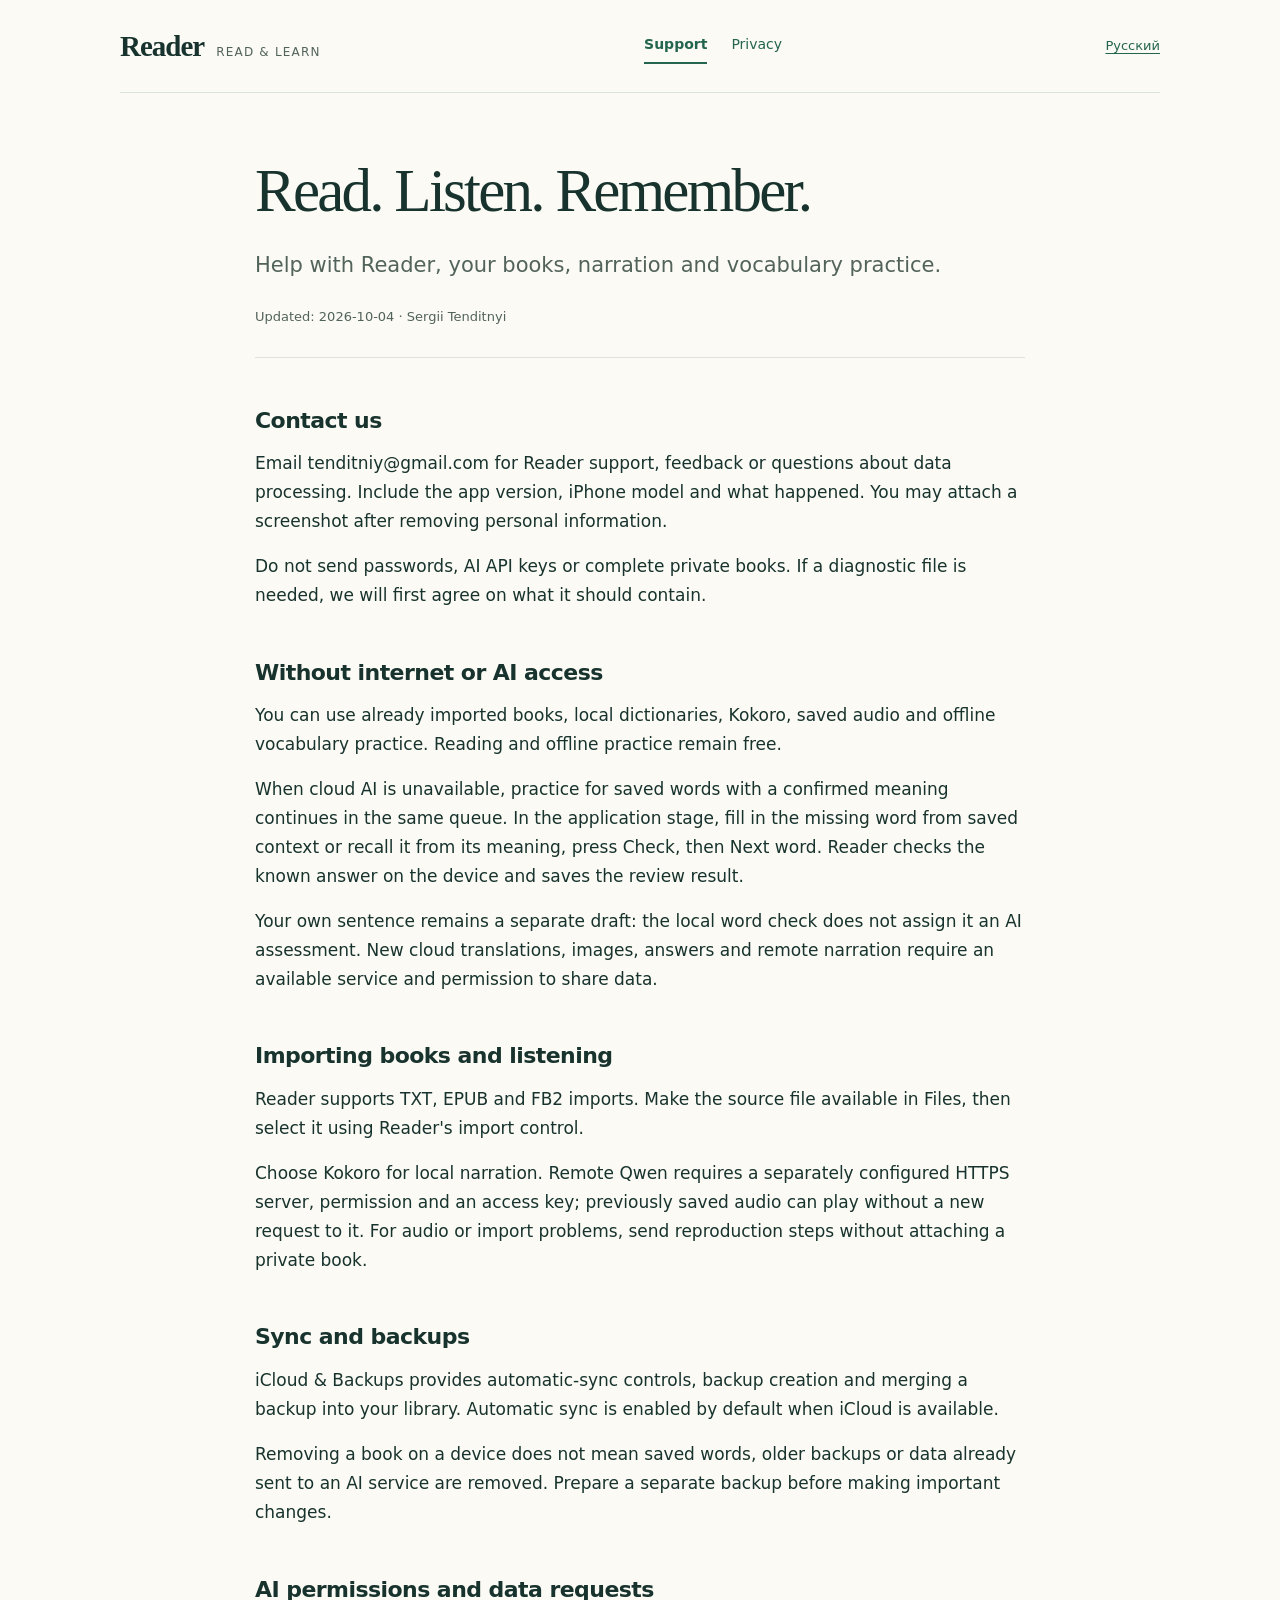
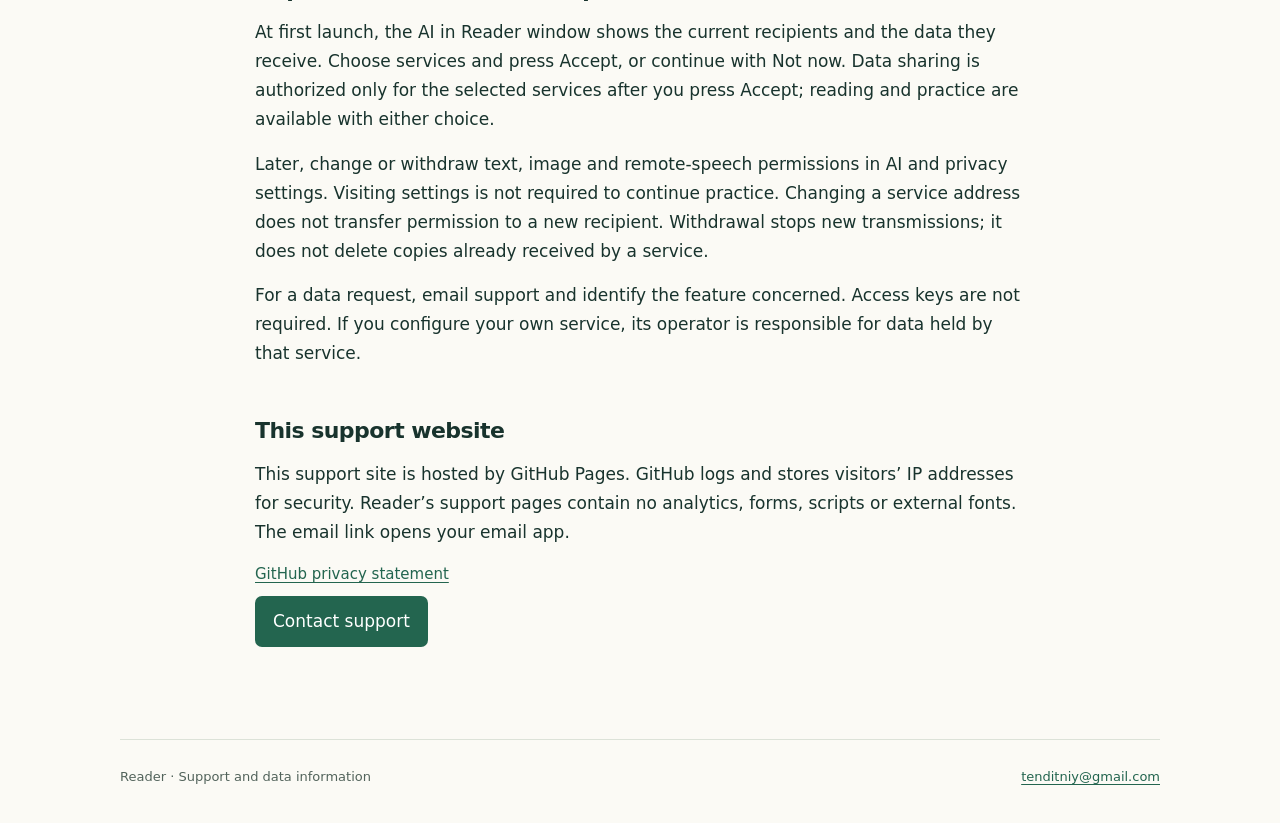
==== index-en.html @ 9ef38151 "Publish Reader beta support and privacy pages" ====
<!doctype html>
<html lang="en">
<head>
<meta charset="utf-8">
<meta name="viewport" content="width=device-width, initial-scale=1">

<meta http-equiv="Content-Security-Policy" content="default-src 'none'; style-src 'self'; base-uri 'none'; form-action 'none'">
<meta name="referrer" content="no-referrer">
<title>Support — Reader</title>
<meta name="description" content="Help with Reader, your books, narration and vocabulary practice.">
<link rel="stylesheet" href="style.css">
</head>
<body>
<a class="skip" href="#content">Skip to content</a>

<div class="shell">
<header>
<a class="brand" href="index-en.html">Reader<span>Read &amp; learn</span></a>
<nav aria-label="Reader"><a href="index-en.html" aria-current="page">Support</a>
<a href="privacy-en.html">Privacy</a></nav>
<a class="language" href="index.html" lang="ru" hreflang="ru">Русский</a>
</header>
<main id="content">
<h1>Read. Listen. Remember.</h1>
<p class="intro">Help with Reader, your books, narration and vocabulary practice.</p>
<p class="meta">Updated: 2026-10-04 · Sergii Tenditnyi</p>
<section><h2>Contact us</h2><p>Email tenditniy@gmail.com for Reader support, feedback or questions about data processing. Include the app version, iPhone model and what happened. You may attach a screenshot after removing personal information.</p><p>Do not send passwords, AI API keys or complete private books. If a diagnostic file is needed, we will first agree on what it should contain.</p></section><section><h2>Without internet or AI access</h2><p>You can use already imported books, local dictionaries, Kokoro, saved audio and offline vocabulary practice. Reading and offline practice remain free.</p><p>When cloud AI is unavailable, practice for saved words with a confirmed meaning continues in the same queue. In the application stage, fill in the missing word from saved context or recall it from its meaning, press Check, then Next word. Reader checks the known answer on the device and saves the review result.</p><p>Your own sentence remains a separate draft: the local word check does not assign it an AI assessment. New cloud translations, images, answers and remote narration require an available service and permission to share data.</p></section><section><h2>Importing books and listening</h2><p>Reader supports TXT, EPUB and FB2 imports. Make the source file available in Files, then select it using Reader&#x27;s import control.</p><p>Choose Kokoro for local narration. Remote Qwen requires a separately configured HTTPS server, permission and an access key; previously saved audio can play without a new request to it. For audio or import problems, send reproduction steps without attaching a private book.</p></section><section><h2>Sync and backups</h2><p>iCloud &amp; Backups provides automatic-sync controls, backup creation and merging a backup into your library. Automatic sync is enabled by default when iCloud is available.</p><p>Removing a book on a device does not mean saved words, older backups or data already sent to an AI service are removed. Prepare a separate backup before making important changes.</p></section><section><h2>AI permissions and data requests</h2><p>At first launch, the AI in Reader window shows the current recipients and the data they receive. Choose services and press Accept, or continue with Not now. Data sharing is authorized only for the selected services after you press Accept; reading and practice are available with either choice.</p><p>Later, change or withdraw text, image and remote-speech permissions in AI and privacy settings. Visiting settings is not required to continue practice. Changing a service address does not transfer permission to a new recipient. Withdrawal stops new transmissions; it does not delete copies already received by a service.</p><p>For a data request, email support and identify the feature concerned. Access keys are not required. If you configure your own service, its operator is responsible for data held by that service.</p></section><section><h2>This support website</h2><p>This support site is hosted by GitHub Pages. GitHub logs and stores visitors’ IP addresses for security. Reader’s support pages contain no analytics, forms, scripts or external fonts. The email link opens your email app.</p><div class="links"><a href="https://docs.github.com/en/site-policy/privacy-policies/github-general-privacy-statement" rel="noreferrer">GitHub privacy statement</a></div></section>
<a class="contact" href="mailto:tenditniy@gmail.com">Contact support</a>
</main>
<footer><span>Reader · Support and data information</span><a href="mailto:tenditniy@gmail.com">tenditniy@gmail.com</a></footer>
</div>
</body>
</html>
---- style.css ----
:root{color-scheme:light;--ink:#18332d;--muted:#52635b;--paper:#fbfaf5;--line:#dce2d8;--accent:#23654f}
*{box-sizing:border-box}body{margin:0;background:var(--paper);color:var(--ink);font:17px/1.7 system-ui,-apple-system,BlinkMacSystemFont,"Segoe UI",sans-serif}
a{color:var(--accent);text-underline-offset:.2em}a:hover{text-decoration-thickness:2px}a:focus-visible{outline:3px solid #976119;outline-offset:5px;border-radius:2px}
.draft{padding:10px 24px;background:#f2e8d0;color:#654b1e;text-align:center;font-size:13px;letter-spacing:.035em}
.shell{width:min(100% - 48px,1040px);margin:auto}header{display:flex;align-items:center;justify-content:space-between;gap:28px;padding:28px 0;border-bottom:1px solid var(--line)}
.brand{color:var(--ink);font:700 29px/1.2 Georgia,serif;text-decoration:none;letter-spacing:-1px}.brand span{font:400 12px/1 system-ui;letter-spacing:.1em;margin-left:12px;text-transform:uppercase;color:var(--muted)}
nav{display:flex;flex-wrap:wrap;gap:10px 24px;font-size:14px}nav a{text-decoration:none;padding:5px 0}nav a[aria-current=page]{border-bottom:2px solid var(--accent);font-weight:650}.language{white-space:nowrap;font-size:13px}
main{max-width:770px;margin:64px auto 80px}h1{font:400 clamp(36px,6vw,61px)/1.1 Georgia,serif;letter-spacing:-.045em;margin:0 0 25px}h2{font-size:22px;line-height:1.35;letter-spacing:-.025em;margin:0 0 14px}p{margin:0 0 16px}.intro{font-size:21px;color:var(--muted);line-height:1.6;margin-bottom:24px}.meta{font-size:13px;color:var(--muted);padding-bottom:28px;border-bottom:1px solid var(--line)}section{padding-top:32px}section+section{margin-top:12px}.links{display:flex;flex-wrap:wrap;gap:12px 22px;font-size:15px}
.contact{display:inline-block;padding:11px 18px;background:var(--accent);color:white;border-radius:7px;text-decoration:none;margin:8px 0 12px}.contact:hover{background:#174c3b}footer{border-top:1px solid var(--line);padding:26px 0 35px;color:var(--muted);font-size:13px;display:flex;justify-content:space-between;flex-wrap:wrap;gap:12px}.skip{position:absolute;left:20px;top:-90px;padding:10px;background:white}.skip:focus{top:10px;z-index:2}
@media(max-width:720px){.shell{width:calc(100% - 36px)}header{align-items:flex-start;flex-wrap:wrap;gap:18px;padding:22px 0}nav{order:3;width:100%;gap:8px 19px}.brand span{display:none}main{margin:40px auto 52px}h1{font-size:42px}.intro{font-size:19px}h2{font-size:21px}.draft{font-size:12px;padding:9px 18px}body{font-size:16px}}
@media(prefers-reduced-motion:reduce){*{scroll-behavior:auto}}@media print{.draft{background:none;border:1px solid #999}header nav,.contact,.language{display:none}.shell,main{width:100%;max-width:none}main{margin-top:25px}body{font-size:12pt}h1{font-size:30pt}section{break-inside:avoid}a{color:inherit}}
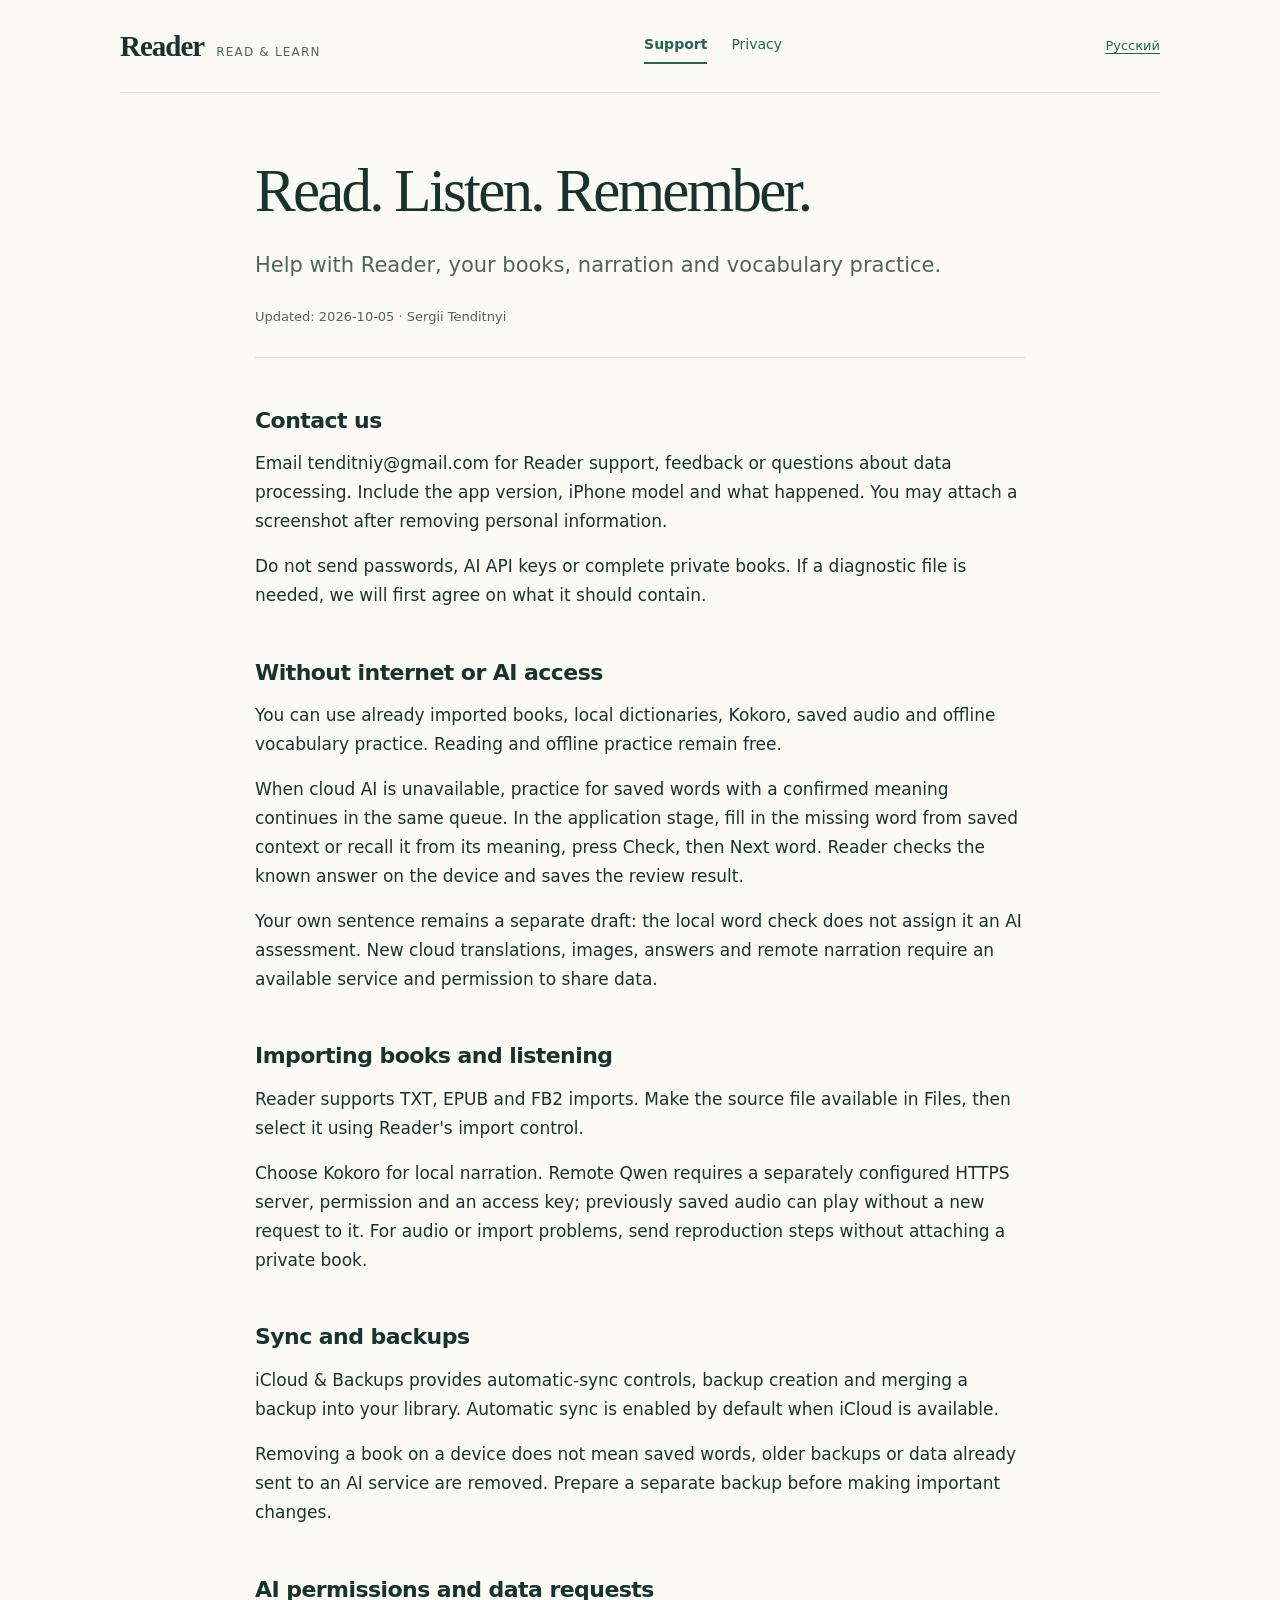
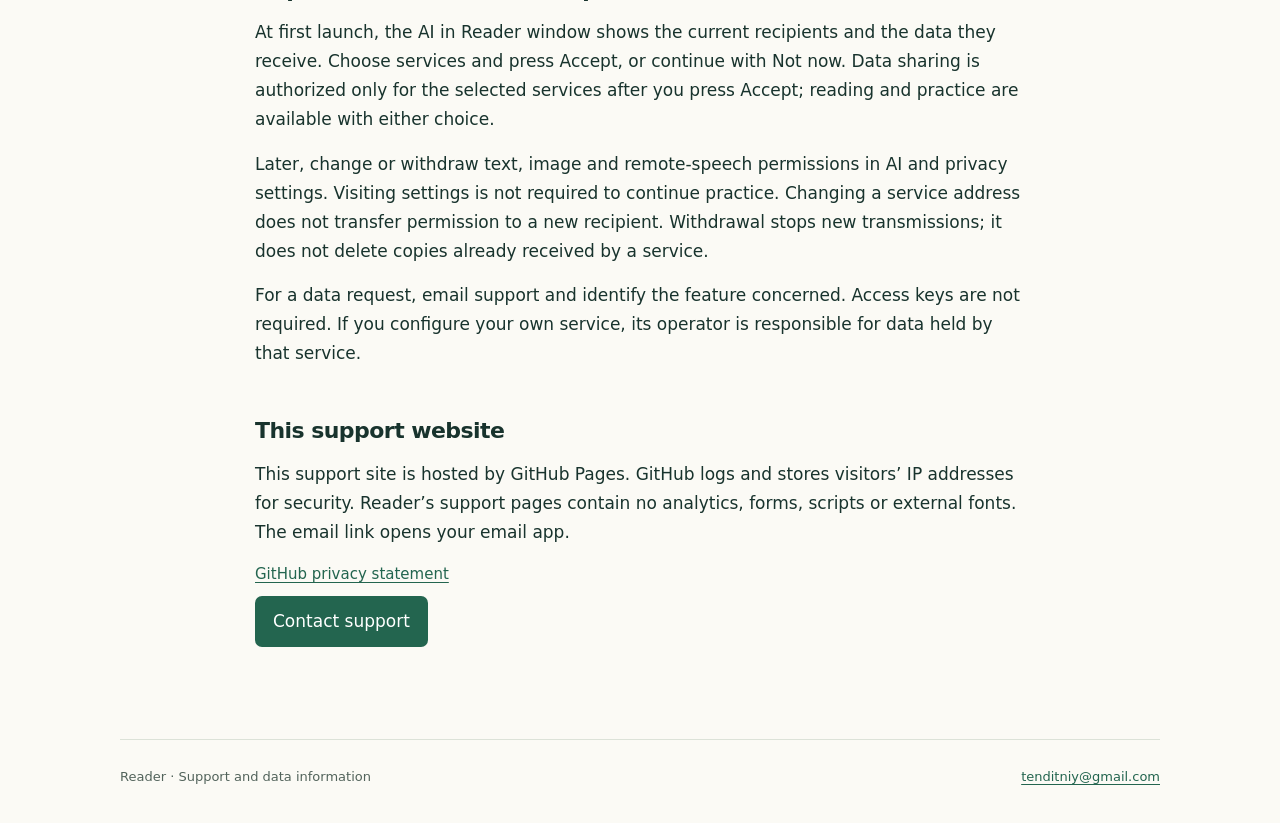
==== commit 99f7ff45: "Publish Reader 1.0 privacy scope for App Review 134" ====
--- a/index-en.html
+++ b/index-en.html
@@ -23,7 +23,7 @@
 <main id="content">
 <h1>Read. Listen. Remember.</h1>
 <p class="intro">Help with Reader, your books, narration and vocabulary practice.</p>
-<p class="meta">Updated: 2026-10-04 · Sergii Tenditnyi</p>
+<p class="meta">Updated: 2026-10-05 · Sergii Tenditnyi</p>
 <section><h2>Contact us</h2><p>Email tenditniy@gmail.com for Reader support, feedback or questions about data processing. Include the app version, iPhone model and what happened. You may attach a screenshot after removing personal information.</p><p>Do not send passwords, AI API keys or complete private books. If a diagnostic file is needed, we will first agree on what it should contain.</p></section><section><h2>Without internet or AI access</h2><p>You can use already imported books, local dictionaries, Kokoro, saved audio and offline vocabulary practice. Reading and offline practice remain free.</p><p>When cloud AI is unavailable, practice for saved words with a confirmed meaning continues in the same queue. In the application stage, fill in the missing word from saved context or recall it from its meaning, press Check, then Next word. Reader checks the known answer on the device and saves the review result.</p><p>Your own sentence remains a separate draft: the local word check does not assign it an AI assessment. New cloud translations, images, answers and remote narration require an available service and permission to share data.</p></section><section><h2>Importing books and listening</h2><p>Reader supports TXT, EPUB and FB2 imports. Make the source file available in Files, then select it using Reader&#x27;s import control.</p><p>Choose Kokoro for local narration. Remote Qwen requires a separately configured HTTPS server, permission and an access key; previously saved audio can play without a new request to it. For audio or import problems, send reproduction steps without attaching a private book.</p></section><section><h2>Sync and backups</h2><p>iCloud &amp; Backups provides automatic-sync controls, backup creation and merging a backup into your library. Automatic sync is enabled by default when iCloud is available.</p><p>Removing a book on a device does not mean saved words, older backups or data already sent to an AI service are removed. Prepare a separate backup before making important changes.</p></section><section><h2>AI permissions and data requests</h2><p>At first launch, the AI in Reader window shows the current recipients and the data they receive. Choose services and press Accept, or continue with Not now. Data sharing is authorized only for the selected services after you press Accept; reading and practice are available with either choice.</p><p>Later, change or withdraw text, image and remote-speech permissions in AI and privacy settings. Visiting settings is not required to continue practice. Changing a service address does not transfer permission to a new recipient. Withdrawal stops new transmissions; it does not delete copies already received by a service.</p><p>For a data request, email support and identify the feature concerned. Access keys are not required. If you configure your own service, its operator is responsible for data held by that service.</p></section><section><h2>This support website</h2><p>This support site is hosted by GitHub Pages. GitHub logs and stores visitors’ IP addresses for security. Reader’s support pages contain no analytics, forms, scripts or external fonts. The email link opens your email app.</p><div class="links"><a href="https://docs.github.com/en/site-policy/privacy-policies/github-general-privacy-statement" rel="noreferrer">GitHub privacy statement</a></div></section>
 <a class="contact" href="mailto:tenditniy@gmail.com">Contact support</a>
 </main>
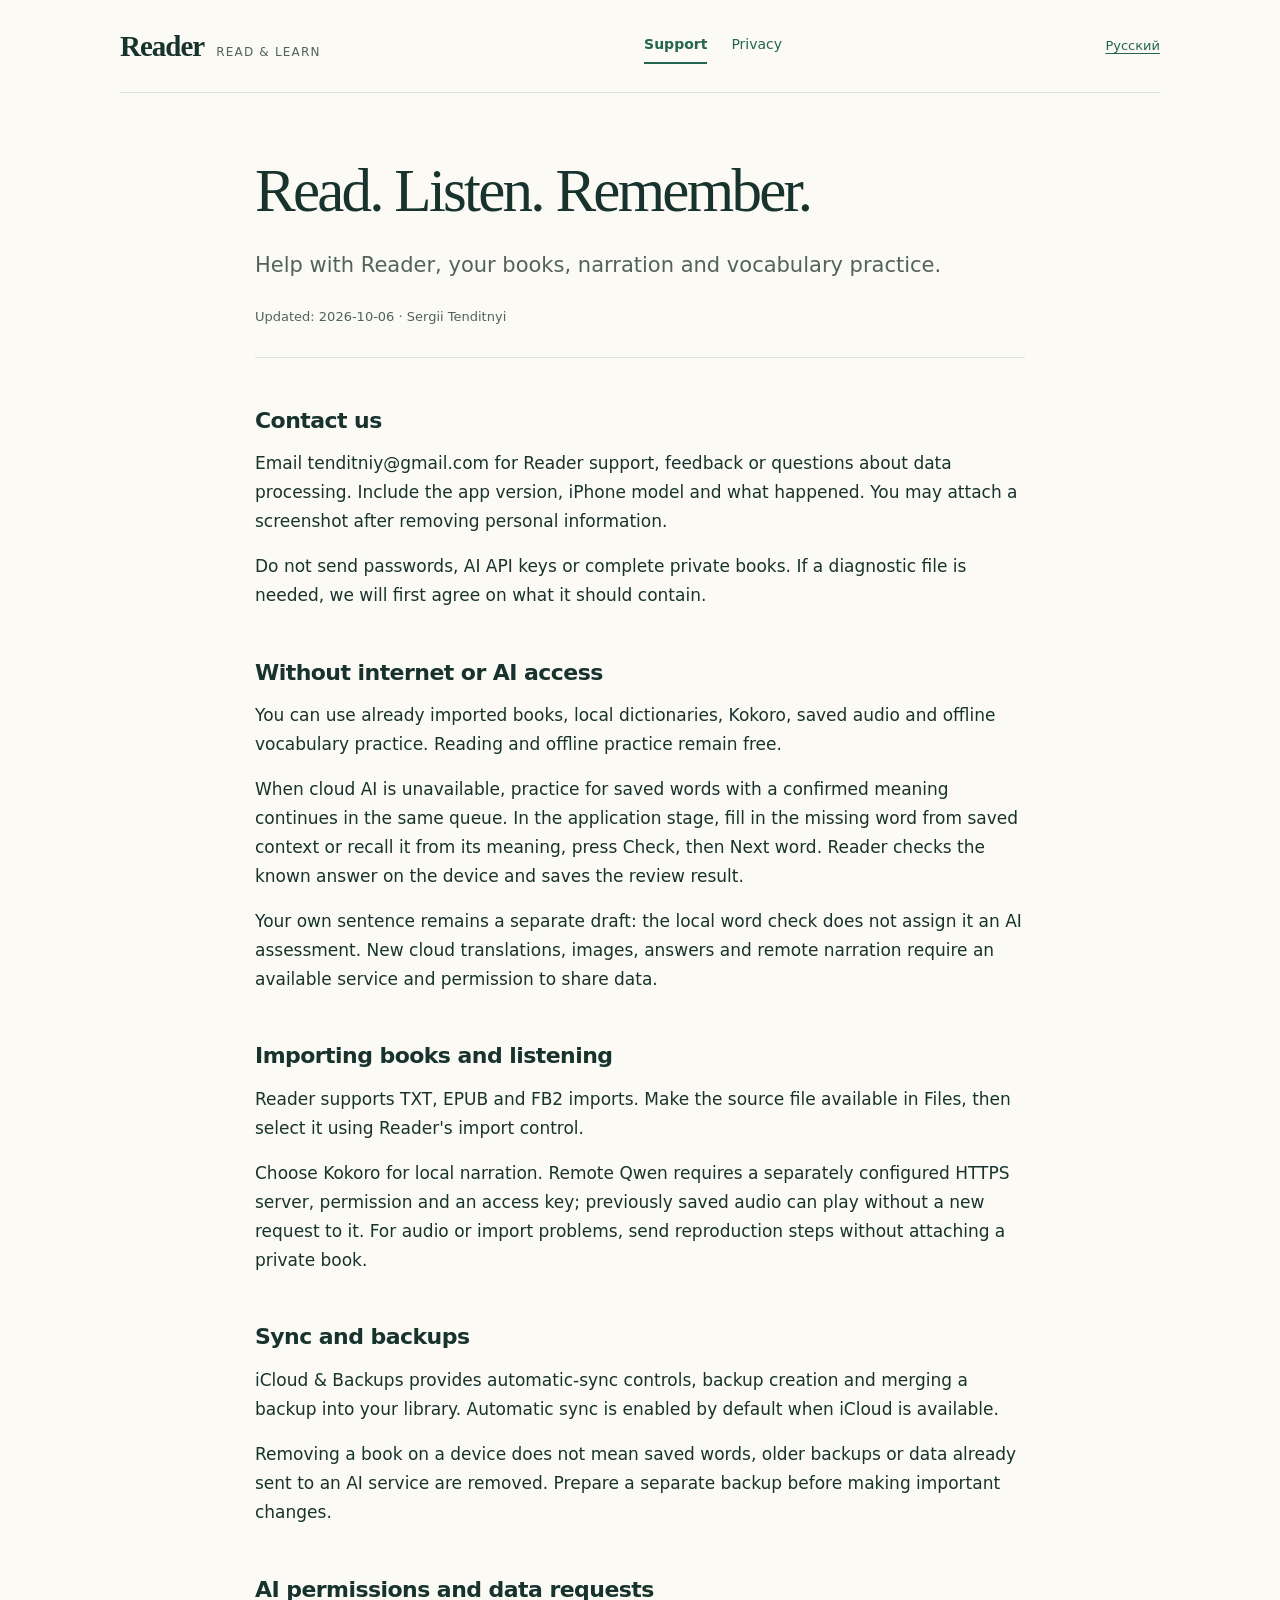
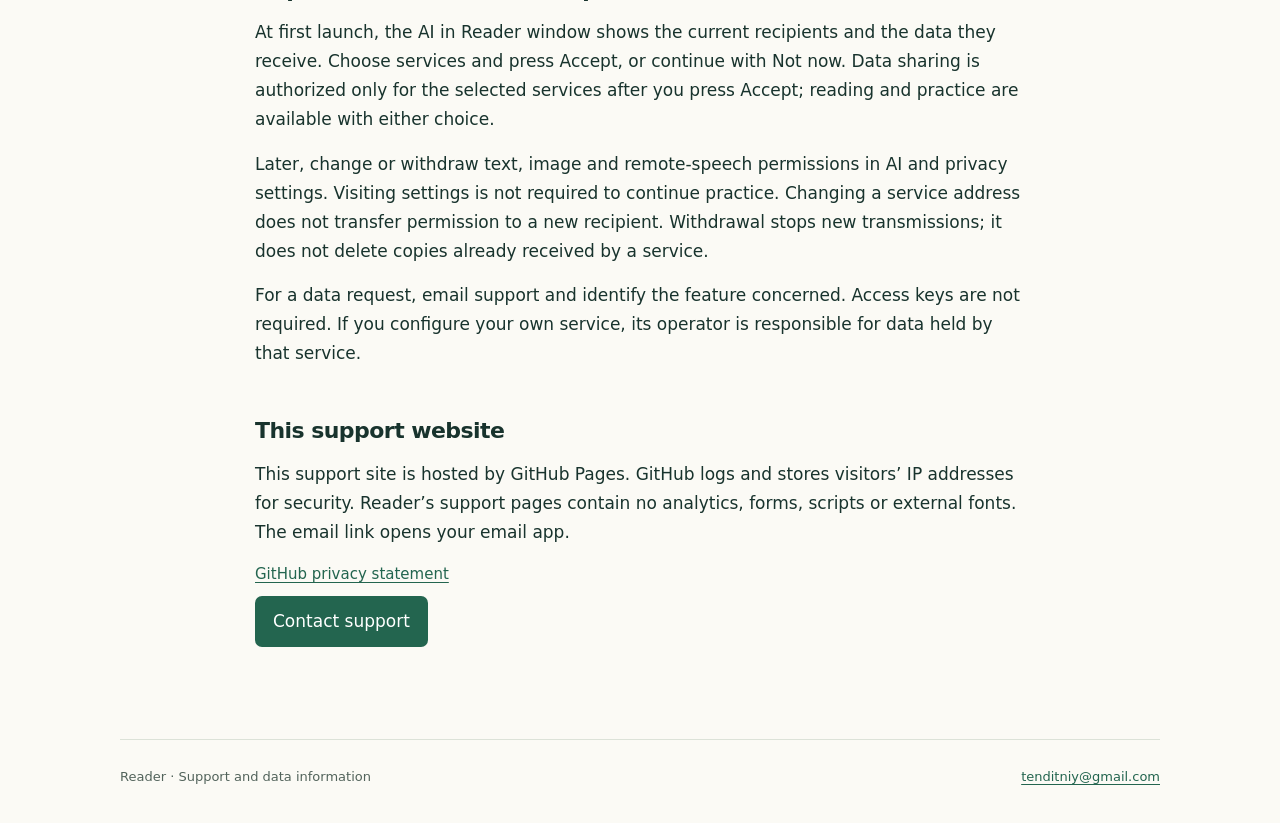
==== commit 97ffe6e3: "Disclose optional Reader AI gateway processing" ====
--- a/index-en.html
+++ b/index-en.html
@@ -23,7 +23,7 @@
 <main id="content">
 <h1>Read. Listen. Remember.</h1>
 <p class="intro">Help with Reader, your books, narration and vocabulary practice.</p>
-<p class="meta">Updated: 2026-10-05 · Sergii Tenditnyi</p>
+<p class="meta">Updated: 2026-10-06 · Sergii Tenditnyi</p>
 <section><h2>Contact us</h2><p>Email tenditniy@gmail.com for Reader support, feedback or questions about data processing. Include the app version, iPhone model and what happened. You may attach a screenshot after removing personal information.</p><p>Do not send passwords, AI API keys or complete private books. If a diagnostic file is needed, we will first agree on what it should contain.</p></section><section><h2>Without internet or AI access</h2><p>You can use already imported books, local dictionaries, Kokoro, saved audio and offline vocabulary practice. Reading and offline practice remain free.</p><p>When cloud AI is unavailable, practice for saved words with a confirmed meaning continues in the same queue. In the application stage, fill in the missing word from saved context or recall it from its meaning, press Check, then Next word. Reader checks the known answer on the device and saves the review result.</p><p>Your own sentence remains a separate draft: the local word check does not assign it an AI assessment. New cloud translations, images, answers and remote narration require an available service and permission to share data.</p></section><section><h2>Importing books and listening</h2><p>Reader supports TXT, EPUB and FB2 imports. Make the source file available in Files, then select it using Reader&#x27;s import control.</p><p>Choose Kokoro for local narration. Remote Qwen requires a separately configured HTTPS server, permission and an access key; previously saved audio can play without a new request to it. For audio or import problems, send reproduction steps without attaching a private book.</p></section><section><h2>Sync and backups</h2><p>iCloud &amp; Backups provides automatic-sync controls, backup creation and merging a backup into your library. Automatic sync is enabled by default when iCloud is available.</p><p>Removing a book on a device does not mean saved words, older backups or data already sent to an AI service are removed. Prepare a separate backup before making important changes.</p></section><section><h2>AI permissions and data requests</h2><p>At first launch, the AI in Reader window shows the current recipients and the data they receive. Choose services and press Accept, or continue with Not now. Data sharing is authorized only for the selected services after you press Accept; reading and practice are available with either choice.</p><p>Later, change or withdraw text, image and remote-speech permissions in AI and privacy settings. Visiting settings is not required to continue practice. Changing a service address does not transfer permission to a new recipient. Withdrawal stops new transmissions; it does not delete copies already received by a service.</p><p>For a data request, email support and identify the feature concerned. Access keys are not required. If you configure your own service, its operator is responsible for data held by that service.</p></section><section><h2>This support website</h2><p>This support site is hosted by GitHub Pages. GitHub logs and stores visitors’ IP addresses for security. Reader’s support pages contain no analytics, forms, scripts or external fonts. The email link opens your email app.</p><div class="links"><a href="https://docs.github.com/en/site-policy/privacy-policies/github-general-privacy-statement" rel="noreferrer">GitHub privacy statement</a></div></section>
 <a class="contact" href="mailto:tenditniy@gmail.com">Contact support</a>
 </main>
